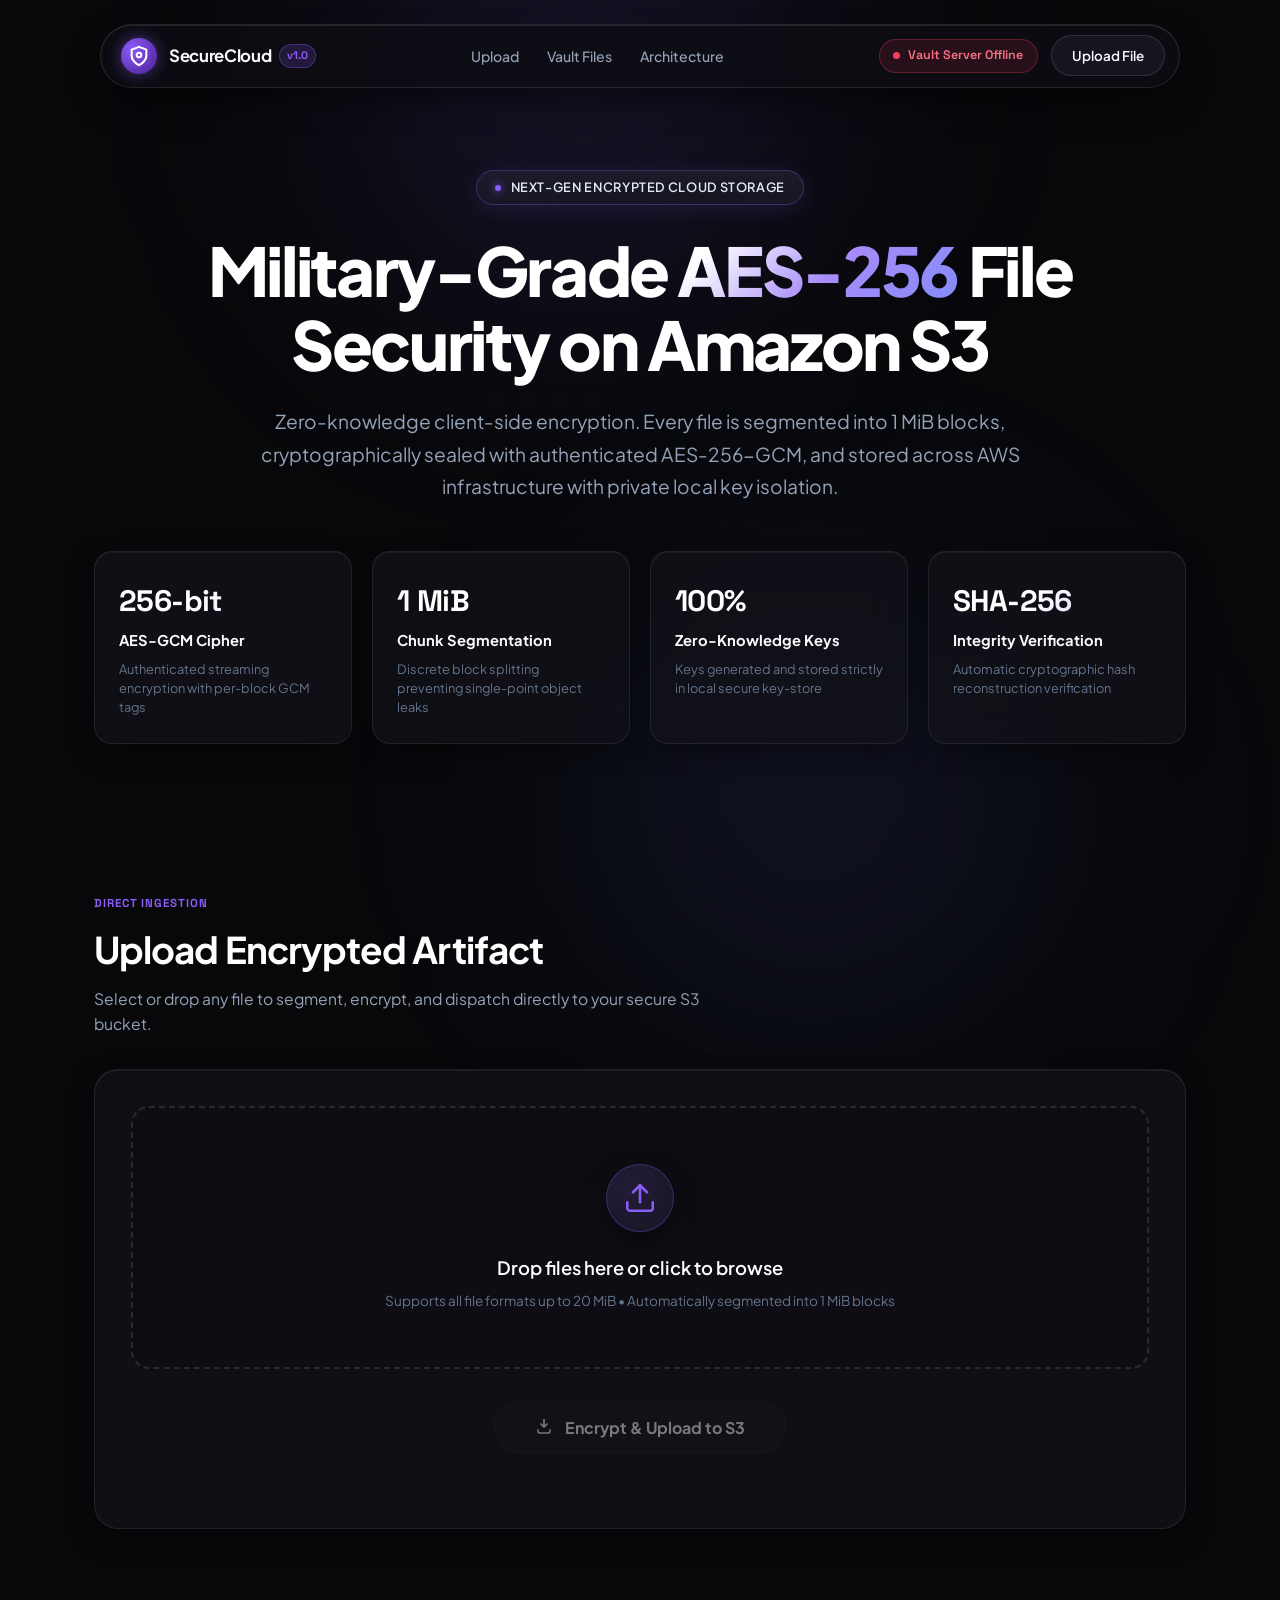
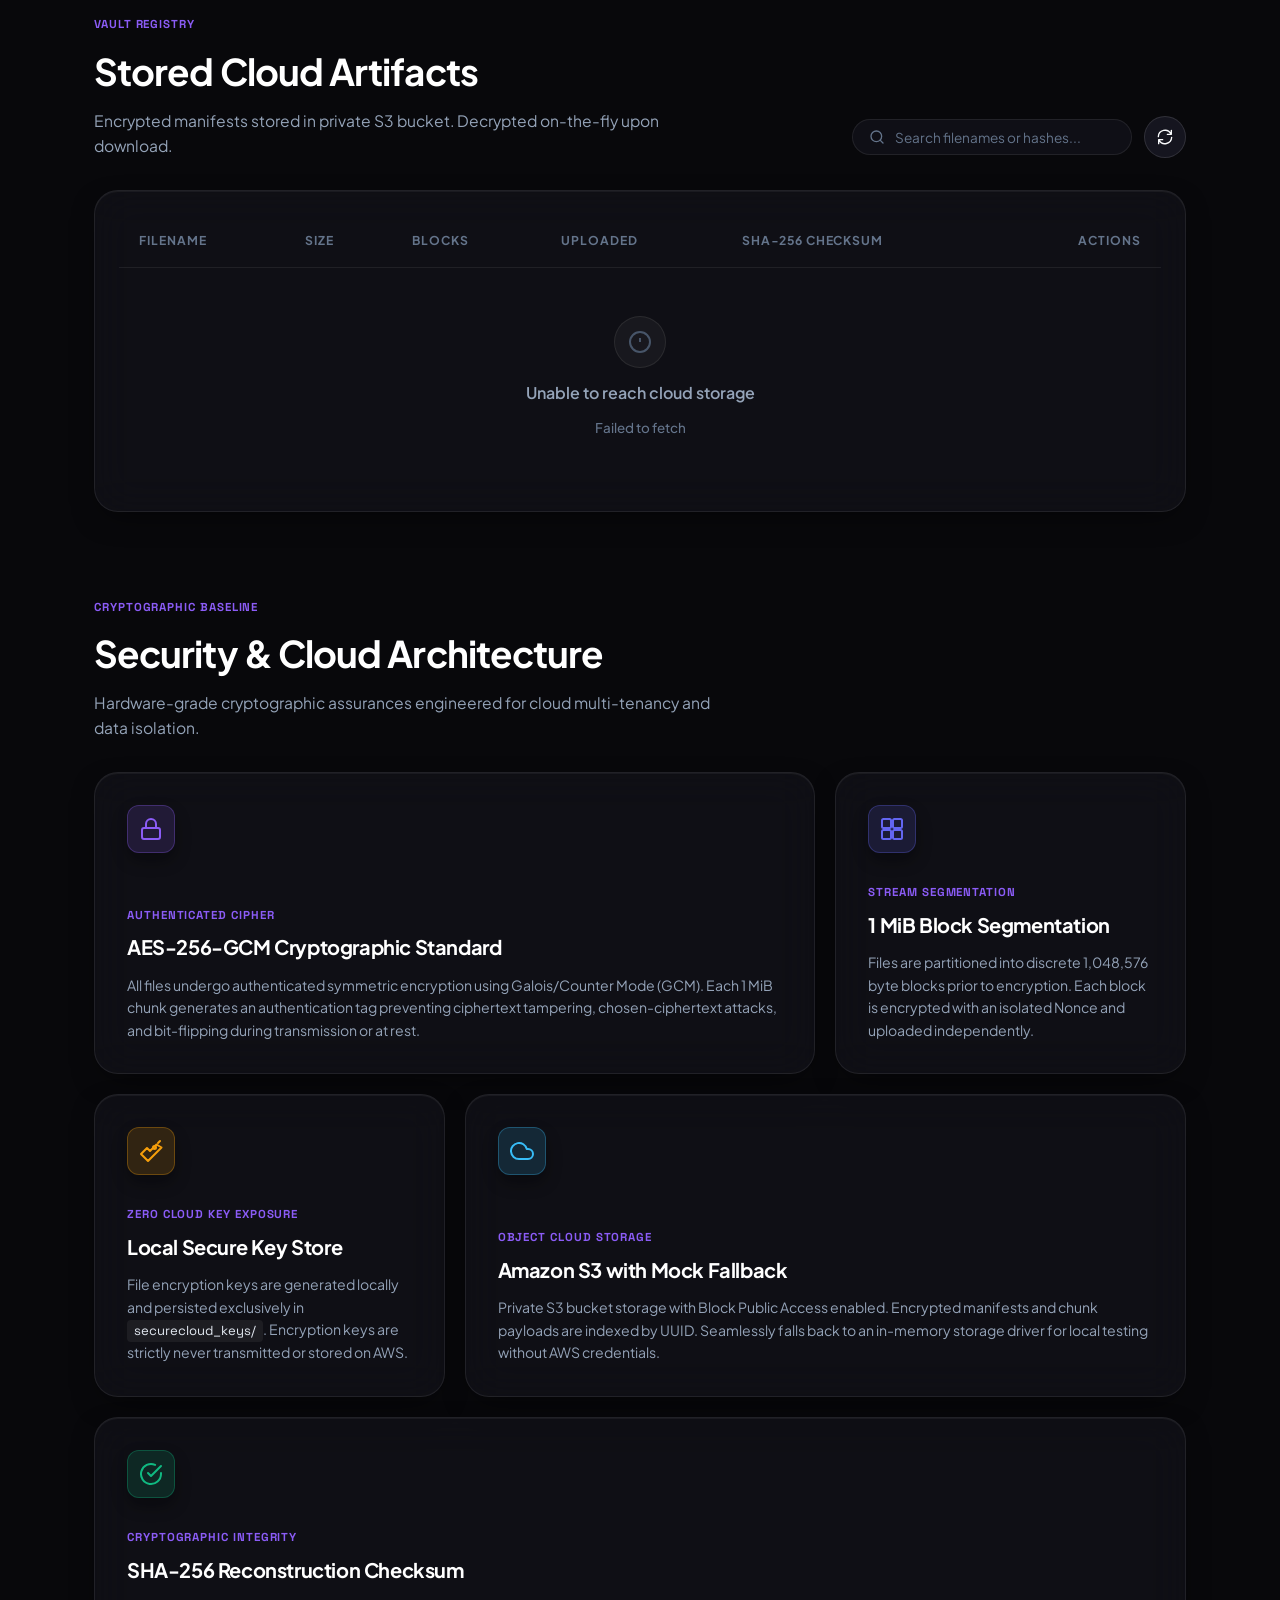
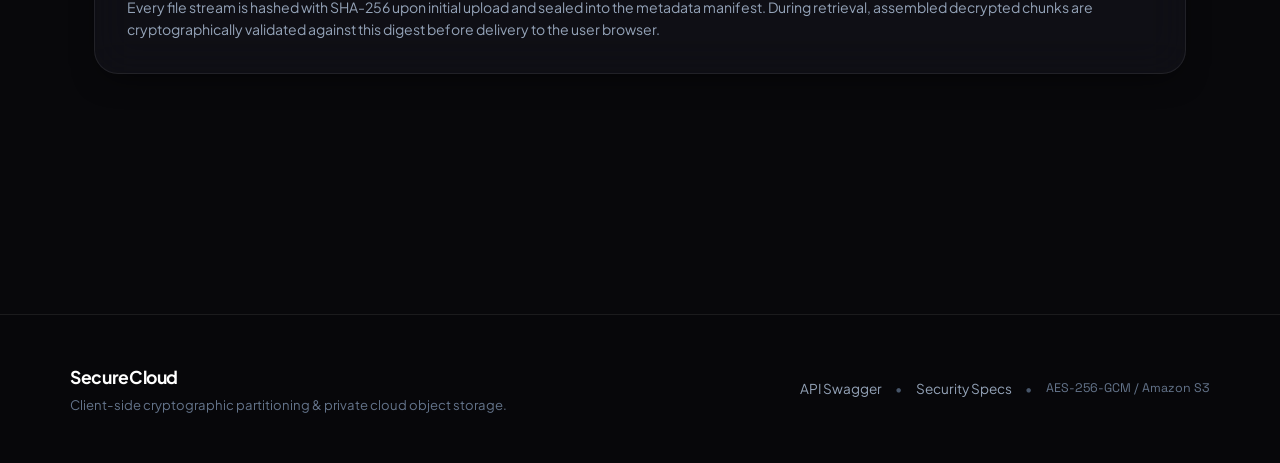
==== securecloud/frontend/index.html @ cd04642b "first commit" ====
<!DOCTYPE html>
<html lang="en">
<head>
    <meta charset="UTF-8" />
    <meta name="viewport" content="width=device-width, initial-scale=1.0" />
    <title>SecureCloud – Encrypted Object Storage</title>
    <!-- Google Fonts for Modern Outcrowd Typography -->
    <link rel="preconnect" href="https://fonts.googleapis.com" />
    <link rel="preconnect" href="https://fonts.gstatic.com" crossorigin />
    <link href="https://fonts.googleapis.com/css2?family=Plus+Jakarta+Sans:wght@300;400;500;600;700;800&family=Space+Grotesk:wght@500;600;700&display=swap" rel="stylesheet" />
    <link rel="stylesheet" href="style.css" />
</head>
<body>
    <!-- Ambient Background Glow Orbs -->
    <div class="ambient-glow glow-top"></div>
    <div class="ambient-glow glow-bottom"></div>
    <div class="ambient-grid-overlay"></div>

    <!-- Floating Outcrowd Pill Navigation Bar -->
    <div class="nav-container">
        <nav class="nav-pill">
            <a href="#" class="brand-link">
                <div class="brand-logo-icon">
                    <svg width="22" height="22" viewBox="0 0 24 24" fill="none" stroke="currentColor" stroke-width="2.2" stroke-linecap="round" stroke-linejoin="round">
                        <path d="M12 22s8-4 8-10V5l-8-3-8 3v7c0 6 8 10 8 10z"/>
                        <circle cx="12" cy="11" r="2.5"/>
                    </svg>
                </div>
                <div class="brand-text">
                    <span class="brand-name">SecureCloud</span>
                    <span class="brand-badge">v1.0</span>
                </div>
            </a>

            <div class="nav-menu-links">
                <a href="#upload-section" class="nav-anchor">Upload</a>
                <a href="#files-section" class="nav-anchor">Vault Files</a>
                <a href="#security-section" class="nav-anchor">Architecture</a>
            </div>

            <div class="nav-actions">
                <div id="backend-status-badge" class="status-pill status-checking">
                    <span class="status-dot"></span>
                    <span class="status-text" id="status-label">Checking API...</span>
                </div>
                <a href="#upload-section" class="outcrowd-btn nav-cta-btn">
                    <span class="btn-text">Upload File</span>
                    <div class="explode violet"></div>
                </a>
            </div>
        </nav>
    </div>

    <!-- Main Container -->
    <main class="page-content">
        <!-- Hero Section -->
        <section class="hero-section">
            <div class="hero-tag-wrap">
                <div class="hero-tag">
                    <span class="tag-dot"></span>
                    <span class="tag-text">Next-Gen Encrypted Cloud Storage</span>
                </div>
            </div>

            <h1 class="hero-headline">
                Military-Grade <span class="gradient-text">AES-256</span> File Security on Amazon S3
            </h1>

            <p class="hero-subline">
                Zero-knowledge client-side encryption. Every file is segmented into 1 MiB blocks, cryptographically sealed with authenticated AES-256-GCM, and stored across AWS infrastructure with private local key isolation.
            </p>

            <!-- Key Metrics Bar -->
            <div class="hero-stats-grid">
                <div class="card-glow stat-item">
                    <div class="stat-number">256-bit</div>
                    <div class="stat-label">AES-GCM Cipher</div>
                    <div class="stat-desc">Authenticated streaming encryption with per-block GCM tags</div>
                </div>
                <div class="card-glow stat-item">
                    <div class="stat-number">1 MiB</div>
                    <div class="stat-label">Chunk Segmentation</div>
                    <div class="stat-desc">Discrete block splitting preventing single-point object leaks</div>
                </div>
                <div class="card-glow stat-item">
                    <div class="stat-number">100%</div>
                    <div class="stat-label">Zero-Knowledge Keys</div>
                    <div class="stat-desc">Keys generated and stored strictly in local secure key-store</div>
                </div>
                <div class="card-glow stat-item">
                    <div class="stat-number">SHA-256</div>
                    <div class="stat-label">Integrity Verification</div>
                    <div class="stat-desc">Automatic cryptographic hash reconstruction verification</div>
                </div>
            </div>
        </section>

        <!-- Upload Section -->
        <section id="upload-section" class="content-section">
            <div class="section-header">
                <div class="section-tag">Direct Ingestion</div>
                <h2 class="section-title">Upload Encrypted Artifact</h2>
                <p class="section-desc">Select or drop any file to segment, encrypt, and dispatch directly to your secure S3 bucket.</p>
            </div>

            <div class="card-glow upload-card-wrapper">
                <!-- Dropzone Area -->
                <div id="drop-zone" class="dropzone">
                    <input type="file" id="file-input" class="sr-only-input" />
                    
                    <div class="dropzone-inner" id="dropzone-idle-state">
                        <div class="upload-icon-orb">
                            <svg width="34" height="34" viewBox="0 0 24 24" fill="none" stroke="currentColor" stroke-width="1.8" stroke-linecap="round" stroke-linejoin="round">
                                <path d="M21 15v4a2 2 0 0 1-2 2H5a2 2 0 0 1-2-2v-4"/>
                                <polyline points="17 8 12 3 7 8"/>
                                <line x1="12" y1="3" x2="12" y2="15"/>
                            </svg>
                        </div>
                        <h3 class="dropzone-title">Drop files here or click to browse</h3>
                        <p class="dropzone-hint">Supports all file formats up to 20 MiB • Automatically segmented into 1 MiB blocks</p>
                    </div>

                    <!-- Selected File Preview (hidden until selected) -->
                    <div class="selected-file-preview hidden" id="file-preview-card">
                        <div class="file-info-badge">
                            <div class="file-icon-box">
                                <svg width="24" height="24" viewBox="0 0 24 24" fill="none" stroke="currentColor" stroke-width="2" stroke-linecap="round" stroke-linejoin="round">
                                    <path d="M14 2H6a2 2 0 0 0-2 2v16a2 2 0 0 0 2 2h12a2 2 0 0 0 2-2V8z"/>
                                    <polyline points="14 2 14 8 20 8"/>
                                </svg>
                            </div>
                            <div class="file-meta">
                                <span class="file-name" id="preview-filename">document.pdf</span>
                                <span class="file-details" id="preview-details">0.0 MB • 0 estimated blocks</span>
                            </div>
                        </div>
                        <button type="button" class="btn-clear-selection" id="clear-file-btn" title="Choose a different file">
                            <svg width="18" height="18" viewBox="0 0 24 24" fill="none" stroke="currentColor" stroke-width="2" stroke-linecap="round" stroke-linejoin="round">
                                <line x1="18" y1="6" x2="6" y2="18"/>
                                <line x1="6" y1="6" x2="18" y2="18"/>
                            </svg>
                        </button>
                    </div>
                </div>

                <!-- Upload Trigger & Progress -->
                <div class="upload-controls">
                    <button id="upload-btn" class="outcrowd-btn upload-action-btn" disabled>
                        <span class="btn-text">
                            <svg width="18" height="18" viewBox="0 0 24 24" fill="none" stroke="currentColor" stroke-width="2.2" stroke-linecap="round" stroke-linejoin="round" class="btn-icon">
                                <path d="M12 2v10m0 0l4-4m-4 4L8 8"/>
                                <path d="M20 16v2a2 2 0 0 1-2 2H6a2 2 0 0 1-2-2v-2"/>
                            </svg>
                            Encrypt & Upload to S3
                        </span>
                        <div class="explode violet"></div>
                    </button>

                    <!-- Progress wrapper required by app.js -->
                    <div id="progress-wrapper" class="progress-container hidden">
                        <div class="progress-header">
                            <div class="progress-status-label">
                                <span class="spinner-ring"></span>
                                <span id="progress-stage-text">Processing cryptographic blocks...</span>
                            </div>
                            <span id="progress-text" class="progress-percentage">0%</span>
                        </div>
                        <div class="progress-track">
                            <progress id="upload-progress" class="modern-progress-bar" value="0" max="100"></progress>
                        </div>
                    </div>

                    <!-- Required upload message box -->
                    <div id="upload-msg" class="msg"></div>
                </div>
            </div>
        </section>

        <!-- Stored Files Section -->
        <section id="files-section" class="content-section">
            <div class="section-header-row">
                <div class="section-header-left">
                    <div class="section-tag">Vault Registry</div>
                    <h2 class="section-title">Stored Cloud Artifacts</h2>
                    <p class="section-desc">Encrypted manifests stored in private S3 bucket. Decrypted on-the-fly upon download.</p>
                </div>
                <div class="table-tools">
                    <div class="search-input-box">
                        <svg width="16" height="16" viewBox="0 0 24 24" fill="none" stroke="currentColor" stroke-width="2" stroke-linecap="round" stroke-linejoin="round">
                            <circle cx="11" cy="11" r="8"/>
                            <line x1="21" y1="21" x2="16.65" y2="16.65"/>
                        </svg>
                        <input type="text" id="file-search-input" placeholder="Search filenames or hashes..." />
                    </div>
                    <button id="refresh-files-btn" class="outcrowd-btn icon-only-btn" title="Refresh files list">
                        <span class="btn-text">
                            <svg width="16" height="16" viewBox="0 0 24 24" fill="none" stroke="currentColor" stroke-width="2" stroke-linecap="round" stroke-linejoin="round">
                                <path d="M21.5 2v6h-6M2.5 22v-6h6M2 11.5a10 10 0 0 1 18.8-4.3M22 12.5a10 10 0 0 1-18.8 4.2"/>
                            </svg>
                        </span>
                        <div class="explode violet"></div>
                    </button>
                </div>
            </div>

            <div class="card-glow table-card-wrapper">
                <div class="table-responsive">
                    <table id="files-table" class="modern-table">
                        <thead>
                            <tr>
                                <th>Filename</th>
                                <th>Size</th>
                                <th>Blocks</th>
                                <th>Uploaded</th>
                                <th>SHA‑256 Checksum</th>
                                <th class="text-right">Actions</th>
                            </tr>
                        </thead>
                        <tbody>
                            <!-- Dynamic rows loaded by app.js -->
                        </tbody>
                    </table>
                </div>

                <!-- Empty / status message container required by app.js -->
                <div id="files-msg" class="msg files-status-box"></div>
            </div>
        </section>

        <!-- Security & Cloud Configuration Bento Grid -->
        <section id="security-section" class="content-section">
            <div class="section-header">
                <div class="section-tag">Cryptographic Baseline</div>
                <h2 class="section-title">Security & Cloud Architecture</h2>
                <p class="section-desc">Hardware-grade cryptographic assurances engineered for cloud multi-tenancy and data isolation.</p>
            </div>

            <div class="bento-grid">
                <!-- Bento Card 1: AES-256-GCM -->
                <div class="card-glow bento-card bento-span-2">
                    <div class="bento-icon-wrap violet">
                        <svg width="24" height="24" viewBox="0 0 24 24" fill="none" stroke="currentColor" stroke-width="2" stroke-linecap="round" stroke-linejoin="round">
                            <rect x="3" y="11" width="18" height="11" rx="2" ry="2"/>
                            <path d="M7 11V7a5 5 0 0 1 10 0v4"/>
                        </svg>
                    </div>
                    <div class="bento-content">
                        <div class="bento-badge">Authenticated Cipher</div>
                        <h3 class="bento-card-title">AES-256-GCM Cryptographic Standard</h3>
                        <p class="bento-card-text">
                            All files undergo authenticated symmetric encryption using Galois/Counter Mode (GCM). Each 1 MiB chunk generates an authentication tag preventing ciphertext tampering, chosen-ciphertext attacks, and bit-flipping during transmission or at rest.
                        </p>
                    </div>
                </div>

                <!-- Bento Card 2: 1 MiB Block Chunking -->
                <div class="card-glow bento-card">
                    <div class="bento-icon-wrap indigo">
                        <svg width="24" height="24" viewBox="0 0 24 24" fill="none" stroke="currentColor" stroke-width="2" stroke-linecap="round" stroke-linejoin="round">
                            <rect x="2" y="2" width="9" height="9" rx="1.5"/>
                            <rect x="13" y="2" width="9" height="9" rx="1.5"/>
                            <rect x="2" y="13" width="9" height="9" rx="1.5"/>
                            <rect x="13" y="13" width="9" height="9" rx="1.5"/>
                        </svg>
                    </div>
                    <div class="bento-content">
                        <div class="bento-badge">Stream Segmentation</div>
                        <h3 class="bento-card-title">1 MiB Block Segmentation</h3>
                        <p class="bento-card-text">
                            Files are partitioned into discrete 1,048,576 byte blocks prior to encryption. Each block is encrypted with an isolated Nonce and uploaded independently.
                        </p>
                    </div>
                </div>

                <!-- Bento Card 3: Zero-Knowledge Key Management -->
                <div class="card-glow bento-card">
                    <div class="bento-icon-wrap amber">
                        <svg width="24" height="24" viewBox="0 0 24 24" fill="none" stroke="currentColor" stroke-width="2" stroke-linecap="round" stroke-linejoin="round">
                            <path d="M21 2l-2 2m-1.5 1.5L14 9l-3 3-3-3L2 15l7 7 6-6 3.5-3.5 2-2 2-2z"/>
                            <circle cx="15.5" cy="8.5" r="1.5"/>
                        </svg>
                    </div>
                    <div class="bento-content">
                        <div class="bento-badge">Zero Cloud Key Exposure</div>
                        <h3 class="bento-card-title">Local Secure Key Store</h3>
                        <p class="bento-card-text">
                            File encryption keys are generated locally and persisted exclusively in <code>securecloud_keys/</code>. Encryption keys are strictly never transmitted or stored on AWS.
                        </p>
                    </div>
                </div>

                <!-- Bento Card 4: Amazon S3 & CloudFront -->
                <div class="card-glow bento-card bento-span-2">
                    <div class="bento-icon-wrap cyan">
                        <svg width="24" height="24" viewBox="0 0 24 24" fill="none" stroke="currentColor" stroke-width="2" stroke-linecap="round" stroke-linejoin="round">
                            <path d="M18 10h-1.26A8 8 0 1 0 9 20h9a5 5 0 0 0 0-10z"/>
                        </svg>
                    </div>
                    <div class="bento-content">
                        <div class="bento-badge">Object Cloud Storage</div>
                        <h3 class="bento-card-title">Amazon S3 with Mock Fallback</h3>
                        <p class="bento-card-text">
                            Private S3 bucket storage with Block Public Access enabled. Encrypted manifests and chunk payloads are indexed by UUID. Seamlessly falls back to an in-memory storage driver for local testing without AWS credentials.
                        </p>
                    </div>
                </div>

                <!-- Bento Card 5: SHA-256 Integrity Verification -->
                <div class="card-glow bento-card bento-span-3">
                    <div class="bento-icon-wrap emerald">
                        <svg width="24" height="24" viewBox="0 0 24 24" fill="none" stroke="currentColor" stroke-width="2" stroke-linecap="round" stroke-linejoin="round">
                            <path d="M22 11.08V12a10 10 0 1 1-5.93-9.14"/>
                            <polyline points="22 4 12 14.01 9 11.01"/>
                        </svg>
                    </div>
                    <div class="bento-content">
                        <div class="bento-badge">Cryptographic Integrity</div>
                        <h3 class="bento-card-title">SHA-256 Reconstruction Checksum</h3>
                        <p class="bento-card-text">
                            Every file stream is hashed with SHA-256 upon initial upload and sealed into the metadata manifest. During retrieval, assembled decrypted chunks are cryptographically validated against this digest before delivery to the user browser.
                        </p>
                    </div>
                </div>
            </div>
        </section>
    </main>

    <!-- Outcrowd Style Minimalist Dark Footer -->
    <footer class="footer-wrap">
        <div class="footer-inner">
            <div class="footer-left">
                <div class="footer-brand">SecureCloud</div>
                <p class="footer-tagline">Client-side cryptographic partitioning &amp; private cloud object storage.</p>
            </div>
            <div class="footer-right">
                <a href="http://127.0.0.1:8000/docs" target="_blank" class="footer-link">API Swagger</a>
                <span class="footer-divider">•</span>
                <a href="#security-section" class="footer-link">Security Specs</a>
                <span class="footer-divider">•</span>
                <span class="footer-copy">AES-256-GCM / Amazon S3</span>
            </div>
        </div>
    </footer>

    <!-- Modern Floating Toast Container -->
    <div id="toast-container" class="toast-container"></div>

    <script src="app.js"></script>
</body>
</html>
---- securecloud/frontend/style.css ----
/* ==========================================================================
   SecureCloud – Outcrowd Inspired Design System
   Aesthetic: Obsidian Matte Dark, Dynamic Spotlight Glow, Violet Accents
   ========================================================================== */

:root {
    --font-main: 'Plus Jakarta Sans', -apple-system, BlinkMacSystemFont, "Segoe UI", Roboto, sans-serif;
    --font-mono: 'Space Grotesk', monospace;

    /* Palette */
    --bg-base: #08080b;
    --bg-surface: #0f0f15;
    --bg-card: rgba(18, 18, 26, 0.72);
    --bg-card-hover: rgba(24, 24, 34, 0.85);
    --bg-input: #12121a;

    --border-subtle: rgba(255, 255, 255, 0.08);
    --border-active: rgba(255, 255, 255, 0.16);
    --border-glow: rgba(139, 92, 246, 0.45);

    --accent-violet: #8b5cf6;
    --accent-violet-deep: #6d28d9;
    --accent-indigo: #6366f1;
    --accent-purple: #a855f7;
    --accent-cyan: #38bdf8;
    --accent-emerald: #10b981;
    --accent-amber: #f59e0b;
    --accent-rose: #f43f5e;

    --text-primary: #f8fafc;
    --text-secondary: #94a3b8;
    --text-muted: #64748b;
    --text-dim: #475569;

    --radius-pill: 9999px;
    --radius-xl: 24px;
    --radius-lg: 18px;
    --radius-md: 12px;
    --radius-sm: 8px;

    --shadow-soft: 0 10px 30px -10px rgba(0, 0, 0, 0.6);
    --shadow-glow: 0 0 35px -5px rgba(139, 92, 246, 0.25);
}

/* Base Reset */
*, *::before, *::after {
    box-sizing: border-box;
    margin: 0;
    padding: 0;
    -webkit-font-smoothing: antialiased;
    -moz-osx-font-smoothing: grayscale;
}

html {
    scroll-behavior: smooth;
    color-scheme: dark;
}

body {
    background-color: var(--bg-base);
    color: var(--text-primary);
    font-family: var(--font-main);
    line-height: 1.6;
    min-height: 100vh;
    position: relative;
    overflow-x: hidden;
}

/* Custom Scrollbar */
::-webkit-scrollbar {
    width: 8px;
    height: 8px;
}
::-webkit-scrollbar-track {
    background: #08080b;
}
::-webkit-scrollbar-thumb {
    background: #1e1e2d;
    border-radius: 999px;
}
::-webkit-scrollbar-thumb:hover {
    background: #2f2f45;
}

/* Background Ambient Glows & Grid */
.ambient-glow {
    position: fixed;
    border-radius: 50%;
    pointer-events: none;
    z-index: 0;
    filter: blur(120px);
}

.glow-top {
    top: -160px;
    left: 20%;
    width: 650px;
    height: 500px;
    background: radial-gradient(circle, rgba(139, 92, 246, 0.16) 0%, rgba(99, 102, 241, 0.08) 50%, transparent 75%);
}

.glow-bottom {
    bottom: -150px;
    right: 15%;
    width: 550px;
    height: 500px;
    background: radial-gradient(circle, rgba(124, 58, 237, 0.14) 0%, rgba(56, 189, 248, 0.06) 60%, transparent 80%);
}

.ambient-grid-overlay {
    position: fixed;
    inset: 0;
    background-image: 
        radial-gradient(rgba(255, 255, 255, 0.04) 1px, transparent 1px);
    background-size: 32px 32px;
    pointer-events: none;
    z-index: 0;
    mask-image: radial-gradient(ellipse at center, rgba(0,0,0,0.85) 0%, transparent 80%);
    -webkit-mask-image: radial-gradient(ellipse at center, rgba(0,0,0,0.85) 0%, transparent 80%);
}

/* ==========================================================================
   Floating Pill Navigation Bar (Outcrowd Signature)
   ========================================================================== */
.nav-container {
    position: fixed;
    top: 24px;
    left: 0;
    right: 0;
    display: flex;
    justify-content: center;
    z-index: 100;
    padding: 0 1.5rem;
    pointer-events: none;
}

.nav-pill {
    pointer-events: auto;
    display: flex;
    align-items: center;
    justify-content: space-between;
    gap: 2rem;
    width: 100%;
    max-width: 1080px;
    padding: 0.65rem 0.85rem 0.65rem 1.25rem;
    background: rgba(14, 14, 20, 0.78);
    backdrop-filter: blur(24px);
    -webkit-backdrop-filter: blur(24px);
    border: 1px solid rgba(255, 255, 255, 0.1);
    border-radius: var(--radius-pill);
    box-shadow: 0 16px 36px -10px rgba(0, 0, 0, 0.6), inset 0 1px 0 rgba(255, 255, 255, 0.1);
    transition: all 0.3s cubic-bezier(0.16, 1, 0.3, 1);
}

.nav-pill:hover {
    border-color: rgba(255, 255, 255, 0.16);
    box-shadow: 0 20px 40px -10px rgba(0, 0, 0, 0.7), var(--shadow-glow);
}

.brand-link {
    display: flex;
    align-items: center;
    gap: 0.75rem;
    text-decoration: none;
    color: var(--text-primary);
}

.brand-logo-icon {
    display: flex;
    align-items: center;
    justify-content: center;
    width: 36px;
    height: 36px;
    border-radius: 50%;
    background: radial-gradient(circle at 30% 30%, #8b5cf6 0%, #4c1d95 100%);
    color: #fff;
    box-shadow: 0 0 15px rgba(139, 92, 246, 0.5);
    transition: transform 0.3s ease;
}

.brand-link:hover .brand-logo-icon {
    transform: rotate(-10deg) scale(1.05);
}

.brand-text {
    display: flex;
    align-items: center;
    gap: 0.45rem;
}

.brand-name {
    font-weight: 700;
    font-size: 1.05rem;
    letter-spacing: -0.02em;
}

.brand-badge {
    font-size: 0.68rem;
    font-weight: 700;
    padding: 0.15rem 0.45rem;
    border-radius: var(--radius-pill);
    background: rgba(139, 92, 246, 0.18);
    border: 1px solid rgba(139, 92, 246, 0.35);
    color: var(--accent-violet);
    font-family: var(--font-mono);
}

.nav-menu-links {
    display: flex;
    align-items: center;
    gap: 1.75rem;
}

.nav-anchor {
    font-size: 0.88rem;
    font-weight: 500;
    color: var(--text-secondary);
    text-decoration: none;
    transition: color 0.25s ease;
    position: relative;
    padding: 0.35rem 0;
}

.nav-anchor:hover {
    color: var(--text-primary);
}

.nav-anchor::after {
    content: '';
    position: absolute;
    bottom: 0;
    left: 50%;
    width: 0;
    height: 2px;
    background: var(--accent-violet);
    border-radius: 2px;
    transform: translateX(-50%);
    transition: width 0.25s ease;
}

.nav-anchor:hover::after {
    width: 100%;
}

.nav-actions {
    display: flex;
    align-items: center;
    gap: 0.85rem;
}

/* Status Pill */
.status-pill {
    display: inline-flex;
    align-items: center;
    gap: 0.5rem;
    padding: 0.4rem 0.85rem;
    border-radius: var(--radius-pill);
    font-size: 0.78rem;
    font-weight: 600;
    font-family: var(--font-mono);
    border: 1px solid var(--border-subtle);
    background: rgba(255, 255, 255, 0.03);
    transition: all 0.3s ease;
}

.status-dot {
    width: 7px;
    height: 7px;
    border-radius: 50%;
    position: relative;
}

.status-online {
    background: rgba(16, 185, 129, 0.12);
    border-color: rgba(16, 185, 129, 0.3);
    color: #34d399;
}
.status-online .status-dot {
    background: #10b981;
    box-shadow: 0 0 10px #10b981;
    animation: statusPulse 2s infinite ease-in-out;
}

.status-offline {
    background: rgba(244, 63, 94, 0.12);
    border-color: rgba(244, 63, 94, 0.3);
    color: #fb7185;
}
.status-offline .status-dot {
    background: #f43f5e;
}

.status-checking {
    background: rgba(245, 158, 11, 0.12);
    border-color: rgba(245, 158, 11, 0.3);
    color: #fbbf24;
}
.status-checking .status-dot {
    background: #f59e0b;
}

@keyframes statusPulse {
    0%, 100% { opacity: 1; transform: scale(1); }
    50% { opacity: 0.4; transform: scale(0.85); }
}

/* ==========================================================================
   Outcrowd Signature Explode Button Effect
   ========================================================================== */
.outcrowd-btn {
    position: relative;
    overflow: hidden;
    display: inline-flex;
    align-items: center;
    justify-content: center;
    gap: 0.55rem;
    padding: 0.65rem 1.45rem;
    border-radius: var(--radius-pill);
    background: #15151f;
    color: var(--text-primary);
    border: 1px solid rgba(255, 255, 255, 0.12);
    font-family: var(--font-main);
    font-weight: 600;
    font-size: 0.88rem;
    cursor: pointer;
    text-decoration: none;
    transition: border-color 0.3s ease, transform 0.2s ease, box-shadow 0.3s ease;
    z-index: 1;
    white-space: nowrap;
}

.outcrowd-btn .btn-text {
    position: relative;
    display: inline-flex;
    align-items: center;
    gap: 0.5rem;
    z-index: 3;
    pointer-events: none;
    transition: color 0.3s ease;
}

.outcrowd-btn .explode {
    position: absolute;
    width: 20px;
    height: 20px;
    background: radial-gradient(circle, #8b5cf6 0%, #6d28d9 100%);
    border-radius: 50%;
    transform: translate(-50%, -50%) scale(0);
    transition: transform 0.6s cubic-bezier(0.16, 1, 0.3, 1);
    pointer-events: none;
    z-index: 2;
    opacity: 0.95;
}

.outcrowd-btn:hover {
    border-color: rgba(139, 92, 246, 0.6);
    box-shadow: 0 0 25px rgba(139, 92, 246, 0.35);
}

.outcrowd-btn:active {
    transform: scale(0.97);
}

.outcrowd-btn:disabled, .outcrowd-btn[disabled] {
    opacity: 0.45;
    cursor: not-allowed;
    border-color: rgba(255, 255, 255, 0.05);
    box-shadow: none;
    pointer-events: none;
}

.nav-cta-btn {
    padding: 0.55rem 1.25rem;
    font-size: 0.84rem;
}

.icon-only-btn {
    padding: 0.65rem;
    width: 42px;
    height: 42px;
    border-radius: 50%;
}

/* ==========================================================================
   Card Spotlight / Mouse Tracking Glow
   ========================================================================== */
.card-glow {
    position: relative;
    background: var(--bg-card);
    backdrop-filter: blur(20px);
    -webkit-backdrop-filter: blur(20px);
    border: 1px solid var(--border-subtle);
    border-radius: var(--radius-xl);
    box-shadow: var(--shadow-soft), inset 0 1px 0 rgba(255, 255, 255, 0.05);
    transition: border-color 0.35s ease, box-shadow 0.35s ease, transform 0.3s ease;
    overflow: hidden;
    z-index: 1;
}

.card-glow::before {
    content: '';
    position: absolute;
    inset: 0;
    border-radius: inherit;
    background: radial-gradient(
        600px circle at var(--mouse-x, -400px) var(--mouse-y, -400px),
        rgba(139, 92, 246, 0.12),
        transparent 45%
    );
    opacity: 0;
    transition: opacity 0.4s ease;
    pointer-events: none;
    z-index: 2;
}

.card-glow:hover::before {
    opacity: 1;
}

.card-glow:hover {
    border-color: rgba(139, 92, 246, 0.32);
    box-shadow: 0 16px 36px -8px rgba(0, 0, 0, 0.7), 0 0 30px -10px rgba(139, 92, 246, 0.25);
}

/* ==========================================================================
   Page Layout & Hero Section
   ========================================================================== */
.page-content {
    position: relative;
    z-index: 1;
    max-width: 1140px;
    margin: 0 auto;
    padding: 130px 1.5rem 80px 1.5rem;
}

.hero-section {
    text-align: center;
    padding: 2.5rem 0 4rem 0;
}

.hero-tag-wrap {
    display: inline-flex;
    margin-bottom: 1.75rem;
}

.hero-tag {
    display: inline-flex;
    align-items: center;
    gap: 0.6rem;
    padding: 0.4rem 1.1rem;
    border-radius: var(--radius-pill);
    background: radial-gradient(185.4% 106.06% at 66.51% 82.61%, #151520 0%, #201c2e 100%);
    border: 1px solid rgba(139, 92, 246, 0.3);
    box-shadow: 0 4px 20px rgba(139, 92, 246, 0.15);
}

.tag-dot {
    width: 6px;
    height: 6px;
    border-radius: 50%;
    background: var(--accent-violet);
    box-shadow: 0 0 8px var(--accent-violet);
}

.tag-text {
    font-size: 0.8rem;
    font-weight: 600;
    letter-spacing: 0.05em;
    text-transform: uppercase;
    color: #e2e8f0;
}

.hero-headline {
    font-size: clamp(2.3rem, 5.5vw, 4.2rem);
    font-weight: 800;
    line-height: 1.1;
    letter-spacing: -0.035em;
    max-width: 950px;
    margin: 0 auto 1.5rem auto;
    color: #ffffff;
}

.gradient-text {
    background: linear-gradient(135deg, #ffffff 15%, #a78bfa 55%, #818cf8 100%);
    -webkit-background-clip: text;
    -webkit-text-fill-color: transparent;
}

.hero-subline {
    font-size: clamp(1.02rem, 2vw, 1.2rem);
    font-weight: 400;
    color: var(--text-secondary);
    max-width: 780px;
    margin: 0 auto 3rem auto;
    line-height: 1.7;
}

/* Hero Stats Grid */
.hero-stats-grid {
    display: grid;
    grid-template-columns: repeat(auto-fit, minmax(220px, 1fr));
    gap: 1.25rem;
    margin-top: 1rem;
    text-align: left;
}

.stat-item {
    padding: 1.6rem 1.5rem;
    border-radius: var(--radius-lg);
}

.stat-number {
    font-family: var(--font-mono);
    font-size: 1.85rem;
    font-weight: 700;
    color: #ffffff;
    letter-spacing: -0.02em;
    margin-bottom: 0.25rem;
    background: linear-gradient(135deg, #fff 40%, #c4b5fd 100%);
    -webkit-background-clip: text;
    -webkit-text-fill-color: transparent;
}

.stat-label {
    font-size: 0.92rem;
    font-weight: 700;
    color: var(--text-primary);
    margin-bottom: 0.45rem;
}

.stat-desc {
    font-size: 0.8rem;
    color: var(--text-muted);
    line-height: 1.5;
}

/* ==========================================================================
   Content Section Headers
   ========================================================================== */
.content-section {
    margin: 5rem 0;
}

.section-header {
    text-align: left;
    margin-bottom: 2rem;
}

.section-header-row {
    display: flex;
    align-items: flex-end;
    justify-content: space-between;
    gap: 1.5rem;
    margin-bottom: 2rem;
    flex-wrap: wrap;
}

.section-tag {
    display: inline-block;
    font-size: 0.72rem;
    font-weight: 700;
    text-transform: uppercase;
    letter-spacing: 0.08em;
    color: var(--accent-violet);
    margin-bottom: 0.5rem;
    font-family: var(--font-mono);
}

.section-title {
    font-size: clamp(1.6rem, 3.2vw, 2.3rem);
    font-weight: 700;
    letter-spacing: -0.025em;
    color: #ffffff;
    margin-bottom: 0.45rem;
}

.section-desc {
    font-size: 0.98rem;
    color: var(--text-secondary);
    max-width: 620px;
}

/* ==========================================================================
   Upload Station
   ========================================================================== */
.upload-card-wrapper {
    padding: 2.25rem;
}

.dropzone {
    position: relative;
    border: 2px dashed rgba(255, 255, 255, 0.12);
    border-radius: var(--radius-lg);
    background: rgba(12, 12, 18, 0.5);
    padding: 3.5rem 2rem;
    text-align: center;
    cursor: pointer;
    transition: all 0.3s cubic-bezier(0.16, 1, 0.3, 1);
    outline: none;
}

.dropzone:hover, .dropzone.dragover {
    border-color: var(--accent-violet);
    background: rgba(139, 92, 246, 0.05);
    box-shadow: 0 0 30px rgba(139, 92, 246, 0.2);
    transform: translateY(-2px);
}

.sr-only-input {
    position: absolute;
    width: 1px;
    height: 1px;
    padding: 0;
    margin: -1px;
    overflow: hidden;
    clip: rect(0, 0, 0, 0);
    white-space: nowrap;
    border: 0;
}

.upload-icon-orb {
    width: 68px;
    height: 68px;
    border-radius: 50%;
    margin: 0 auto 1.35rem auto;
    display: flex;
    align-items: center;
    justify-content: center;
    background: radial-gradient(circle at 35% 35%, #231c38 0%, #151522 100%);
    border: 1px solid rgba(139, 92, 246, 0.3);
    color: var(--accent-violet);
    box-shadow: 0 8px 24px rgba(0, 0, 0, 0.4);
    transition: transform 0.35s ease, color 0.35s ease;
}

.dropzone:hover .upload-icon-orb {
    transform: scale(1.1) translateY(-3px);
    color: #c4b5fd;
    border-color: rgba(139, 92, 246, 0.6);
}

.dropzone-title {
    font-size: 1.15rem;
    font-weight: 600;
    color: #ffffff;
    margin-bottom: 0.45rem;
}

.dropzone-hint {
    font-size: 0.85rem;
    color: var(--text-muted);
}

/* Selected File Preview */
.selected-file-preview {
    display: flex;
    align-items: center;
    justify-content: space-between;
    gap: 1rem;
    padding: 1.25rem 1.5rem;
    border-radius: var(--radius-md);
    background: rgba(22, 22, 32, 0.95);
    border: 1px solid rgba(139, 92, 246, 0.35);
    box-shadow: 0 10px 25px -5px rgba(0, 0, 0, 0.5);
    animation: fadeInSlide 0.3s ease;
}

.file-info-badge {
    display: flex;
    align-items: center;
    gap: 1rem;
    text-align: left;
}

.file-icon-box {
    width: 44px;
    height: 44px;
    border-radius: 10px;
    display: flex;
    align-items: center;
    justify-content: center;
    background: rgba(139, 92, 246, 0.15);
    color: var(--accent-violet);
    border: 1px solid rgba(139, 92, 246, 0.3);
}

.file-meta {
    display: flex;
    flex-direction: column;
}

.file-name {
    font-weight: 600;
    font-size: 0.98rem;
    color: #ffffff;
    word-break: break-all;
}

.file-details {
    font-size: 0.78rem;
    color: var(--text-secondary);
    font-family: var(--font-mono);
}

.btn-clear-selection {
    background: rgba(255, 255, 255, 0.05);
    border: 1px solid var(--border-subtle);
    color: var(--text-secondary);
    border-radius: 50%;
    width: 34px;
    height: 34px;
    display: flex;
    align-items: center;
    justify-content: center;
    cursor: pointer;
    transition: all 0.2s ease;
}

.btn-clear-selection:hover {
    background: rgba(244, 63, 94, 0.15);
    color: var(--accent-rose);
    border-color: rgba(244, 63, 94, 0.4);
}

/* Upload Controls */
.upload-controls {
    display: flex;
    flex-direction: column;
    align-items: center;
    margin-top: 2rem;
    gap: 1.25rem;
}

.upload-action-btn {
    padding: 0.9rem 2.5rem;
    font-size: 1rem;
    font-weight: 700;
}

.upload-action-btn .btn-icon {
    margin-right: 0.25rem;
}

/* Progress Container */
.progress-container {
    width: 100%;
    max-width: 580px;
    background: rgba(15, 15, 22, 0.9);
    border: 1px solid var(--border-subtle);
    border-radius: var(--radius-md);
    padding: 1rem 1.25rem;
    box-shadow: 0 8px 24px rgba(0, 0, 0, 0.4);
}

.progress-header {
    display: flex;
    align-items: center;
    justify-content: space-between;
    margin-bottom: 0.65rem;
    font-size: 0.82rem;
}

.progress-status-label {
    display: flex;
    align-items: center;
    gap: 0.6rem;
    color: var(--text-secondary);
    font-weight: 500;
}

.spinner-ring {
    width: 14px;
    height: 14px;
    border: 2px solid rgba(139, 92, 246, 0.3);
    border-top-color: var(--accent-violet);
    border-radius: 50%;
    animation: spin 0.8s linear infinite;
}

@keyframes spin {
    to { transform: rotate(360deg); }
}

.progress-percentage {
    font-family: var(--font-mono);
    font-weight: 700;
    color: var(--accent-violet);
}

.progress-track {
    width: 100%;
    height: 8px;
    background: rgba(255, 255, 255, 0.06);
    border-radius: 999px;
    overflow: hidden;
}

.modern-progress-bar {
    width: 100%;
    height: 100%;
    display: block;
    appearance: none;
    -webkit-appearance: none;
    border: none;
    background: transparent;
}

.modern-progress-bar::-webkit-progress-bar {
    background: transparent;
}

.modern-progress-bar::-webkit-progress-value {
    background: linear-gradient(90deg, #8b5cf6 0%, #38bdf8 100%);
    border-radius: 999px;
    box-shadow: 0 0 12px rgba(139, 92, 246, 0.8);
    transition: width 0.25s ease;
}

.modern-progress-bar::-moz-progress-bar {
    background: linear-gradient(90deg, #8b5cf6 0%, #38bdf8 100%);
    border-radius: 999px;
    box-shadow: 0 0 12px rgba(139, 92, 246, 0.8);
}

/* Status Messages */
.msg {
    font-size: 0.88rem;
    font-weight: 500;
    text-align: center;
    min-height: 1.2rem;
    transition: all 0.2s ease;
}

/* ==========================================================================
   Stored Files Table Section
   ========================================================================== */
.table-tools {
    display: flex;
    align-items: center;
    gap: 0.75rem;
}

.search-input-box {
    display: flex;
    align-items: center;
    gap: 0.6rem;
    padding: 0.55rem 1rem;
    background: rgba(18, 18, 26, 0.8);
    border: 1px solid var(--border-subtle);
    border-radius: var(--radius-pill);
    color: var(--text-muted);
    transition: all 0.25s ease;
}

.search-input-box:focus-within {
    border-color: rgba(139, 92, 246, 0.5);
    background: rgba(22, 22, 32, 0.95);
    box-shadow: 0 0 16px rgba(139, 92, 246, 0.2);
    color: var(--accent-violet);
}

.search-input-box input {
    background: transparent;
    border: none;
    outline: none;
    color: var(--text-primary);
    font-family: var(--font-main);
    font-size: 0.85rem;
    width: 220px;
}

.search-input-box input::placeholder {
    color: var(--text-muted);
}

.table-card-wrapper {
    padding: 1.5rem;
    border-radius: var(--radius-xl);
}

.table-responsive {
    width: 100%;
    overflow-x: auto;
}

.modern-table {
    width: 100%;
    border-collapse: separate;
    border-spacing: 0;
    font-size: 0.9rem;
}

.modern-table thead th {
    padding: 1rem 1.25rem;
    font-size: 0.76rem;
    font-weight: 700;
    text-transform: uppercase;
    letter-spacing: 0.08em;
    color: var(--text-muted);
    border-bottom: 1px solid rgba(255, 255, 255, 0.07);
    text-align: left;
    white-space: nowrap;
}

.modern-table thead th.text-right {
    text-align: right;
}

.modern-table tbody tr {
    transition: background 0.2s ease;
}

.modern-table tbody tr:hover {
    background: rgba(255, 255, 255, 0.035);
}

.modern-table tbody td {
    padding: 1.15rem 1.25rem;
    border-bottom: 1px solid rgba(255, 255, 255, 0.04);
    vertical-align: middle;
    color: #e2e8f0;
}

.modern-table tbody tr:last-child td {
    border-bottom: none;
}

/* File Row Cell Elements */
.file-cell-name {
    display: flex;
    align-items: center;
    gap: 0.75rem;
    font-weight: 600;
    color: #ffffff;
}

.file-type-icon {
    width: 32px;
    height: 32px;
    border-radius: 8px;
    background: rgba(139, 92, 246, 0.12);
    border: 1px solid rgba(139, 92, 246, 0.25);
    display: flex;
    align-items: center;
    justify-content: center;
    color: var(--accent-violet);
    flex-shrink: 0;
}

.badge-pill {
    display: inline-flex;
    align-items: center;
    padding: 0.22rem 0.65rem;
    border-radius: var(--radius-pill);
    font-family: var(--font-mono);
    font-size: 0.78rem;
    font-weight: 600;
    background: rgba(255, 255, 255, 0.05);
    border: 1px solid rgba(255, 255, 255, 0.08);
    color: var(--text-secondary);
}

.badge-blocks {
    background: rgba(99, 102, 241, 0.1);
    border-color: rgba(99, 102, 241, 0.25);
    color: #a5b4fc;
}

.sha256-chip {
    display: inline-flex;
    align-items: center;
    gap: 0.4rem;
    padding: 0.22rem 0.65rem;
    border-radius: 6px;
    font-family: var(--font-mono);
    font-size: 0.76rem;
    background: rgba(0, 0, 0, 0.45);
    border: 1px solid rgba(255, 255, 255, 0.08);
    color: #cbd5e1;
    cursor: pointer;
    transition: all 0.2s ease;
}

.sha256-chip:hover {
    background: rgba(139, 92, 246, 0.15);
    border-color: rgba(139, 92, 246, 0.4);
    color: #ffffff;
}

.table-actions {
    display: flex;
    align-items: center;
    justify-content: flex-end;
    gap: 0.5rem;
    white-space: nowrap;
}

.action-btn {
    display: inline-flex;
    align-items: center;
    gap: 0.4rem;
    padding: 0.42rem 0.85rem;
    border-radius: var(--radius-pill);
    font-size: 0.8rem;
    font-weight: 600;
    font-family: var(--font-main);
    background: rgba(16, 185, 129, 0.12);
    color: #34d399;
    border: 1px solid rgba(16, 185, 129, 0.3);
    cursor: pointer;
    transition: all 0.2s ease;
}

.action-btn:hover {
    background: #10b981;
    color: #ffffff;
    box-shadow: 0 0 15px rgba(16, 185, 129, 0.4);
    transform: translateY(-1px);
}

.action-btn.delete {
    background: rgba(244, 63, 94, 0.12);
    color: #fb7185;
    border-color: rgba(244, 63, 94, 0.3);
}

.action-btn.delete:hover {
    background: #f43f5e;
    color: #ffffff;
    box-shadow: 0 0 15px rgba(244, 63, 94, 0.4);
}

.files-status-box {
    padding: 3rem 1.5rem;
    text-align: center;
    color: var(--text-muted);
}

/* Empty state design */
.empty-vault-state {
    display: flex;
    flex-direction: column;
    align-items: center;
    gap: 0.75rem;
}

.empty-vault-icon {
    width: 52px;
    height: 52px;
    border-radius: 50%;
    display: flex;
    align-items: center;
    justify-content: center;
    background: rgba(255, 255, 255, 0.04);
    border: 1px solid var(--border-subtle);
    color: var(--text-dim);
}

.empty-vault-title {
    font-weight: 600;
    font-size: 1rem;
    color: var(--text-secondary);
}

.empty-vault-desc {
    font-size: 0.84rem;
    color: var(--text-muted);
    max-width: 380px;
}

/* ==========================================================================
   Bento Grid Section (Security Architecture)
   ========================================================================== */
.bento-grid {
    display: grid;
    grid-template-columns: repeat(3, 1fr);
    gap: 1.25rem;
}

.bento-card {
    padding: 2rem;
    display: flex;
    flex-direction: column;
    justify-content: space-between;
    min-height: 230px;
    position: relative;
}

.bento-span-2 {
    grid-column: span 2;
}

.bento-span-3 {
    grid-column: span 3;
}

.bento-icon-wrap {
    width: 48px;
    height: 48px;
    border-radius: 12px;
    display: flex;
    align-items: center;
    justify-content: center;
    margin-bottom: 1.5rem;
    background: rgba(255, 255, 255, 0.04);
    border: 1px solid var(--border-subtle);
    box-shadow: 0 8px 16px rgba(0, 0, 0, 0.3);
}

.bento-icon-wrap.violet {
    background: rgba(139, 92, 246, 0.15);
    border-color: rgba(139, 92, 246, 0.3);
    color: var(--accent-violet);
}

.bento-icon-wrap.indigo {
    background: rgba(99, 102, 241, 0.15);
    border-color: rgba(99, 102, 241, 0.3);
    color: var(--accent-indigo);
}

.bento-icon-wrap.amber {
    background: rgba(245, 158, 11, 0.15);
    border-color: rgba(245, 158, 11, 0.3);
    color: var(--accent-amber);
}

.bento-icon-wrap.cyan {
    background: rgba(56, 189, 248, 0.15);
    border-color: rgba(56, 189, 248, 0.3);
    color: var(--accent-cyan);
}

.bento-icon-wrap.emerald {
    background: rgba(16, 185, 129, 0.15);
    border-color: rgba(16, 185, 129, 0.3);
    color: var(--accent-emerald);
}

.bento-badge {
    display: inline-block;
    font-size: 0.72rem;
    font-weight: 700;
    text-transform: uppercase;
    letter-spacing: 0.08em;
    font-family: var(--font-mono);
    color: var(--accent-violet);
    margin-bottom: 0.45rem;
}

.bento-card-title {
    font-size: 1.25rem;
    font-weight: 700;
    letter-spacing: -0.02em;
    color: #ffffff;
    margin-bottom: 0.65rem;
}

.bento-card-text {
    font-size: 0.88rem;
    color: var(--text-secondary);
    line-height: 1.6;
}

.bento-card-text code {
    font-family: var(--font-mono);
    background: rgba(255, 255, 255, 0.06);
    padding: 0.15rem 0.45rem;
    border-radius: 4px;
    font-size: 0.82rem;
    color: #e2e8f0;
}

/* ==========================================================================
   Footer
   ========================================================================== */
.footer-wrap {
    border-top: 1px solid var(--border-subtle);
    padding: 3rem 1.5rem;
    margin-top: 5rem;
    background: rgba(8, 8, 11, 0.8);
    position: relative;
    z-index: 1;
}

.footer-inner {
    max-width: 1140px;
    margin: 0 auto;
    display: flex;
    align-items: center;
    justify-content: space-between;
    flex-wrap: wrap;
    gap: 1.5rem;
}

.footer-brand {
    font-weight: 700;
    font-size: 1.1rem;
    letter-spacing: -0.02em;
    color: #ffffff;
    margin-bottom: 0.2rem;
}

.footer-tagline {
    font-size: 0.82rem;
    color: var(--text-muted);
}

.footer-right {
    display: flex;
    align-items: center;
    gap: 0.85rem;
    font-size: 0.85rem;
    color: var(--text-muted);
}

.footer-link {
    color: var(--text-secondary);
    text-decoration: none;
    transition: color 0.2s ease;
}

.footer-link:hover {
    color: var(--accent-violet);
}

.footer-divider {
    color: var(--text-dim);
}

.footer-copy {
    font-family: var(--font-mono);
    font-size: 0.78rem;
}

/* ==========================================================================
   Modern Toasts
   ========================================================================== */
.toast-container {
    position: fixed;
    bottom: 24px;
    right: 24px;
    display: flex;
    flex-direction: column;
    gap: 0.75rem;
    z-index: 9999;
    pointer-events: none;
}

.modern-toast {
    pointer-events: auto;
    display: flex;
    align-items: center;
    gap: 0.85rem;
    padding: 0.85rem 1.25rem;
    border-radius: var(--radius-md);
    background: rgba(18, 18, 26, 0.95);
    backdrop-filter: blur(20px);
    border: 1px solid var(--border-subtle);
    box-shadow: 0 16px 32px rgba(0, 0, 0, 0.6);
    color: var(--text-primary);
    font-size: 0.88rem;
    font-weight: 500;
    animation: toastIn 0.35s cubic-bezier(0.16, 1, 0.3, 1) forwards;
    transition: all 0.3s ease;
}

.modern-toast.toast-success {
    border-color: rgba(16, 185, 129, 0.4);
}
.modern-toast.toast-success .toast-icon {
    color: var(--accent-emerald);
}

.modern-toast.toast-error {
    border-color: rgba(244, 63, 94, 0.4);
}
.modern-toast.toast-error .toast-icon {
    color: var(--accent-rose);
}

@keyframes toastIn {
    from {
        opacity: 0;
        transform: translateY(20px) scale(0.95);
    }
    to {
        opacity: 1;
        transform: translateY(0) scale(1);
    }
}

@keyframes toastOut {
    to {
        opacity: 0;
        transform: translateY(10px) scale(0.9);
    }
}

/* Utilities */
.hidden {
    display: none !important;
}

/* Responsive Breakpoints */
@media (max-width: 900px) {
    .bento-grid {
        grid-template-columns: 1fr;
    }
    .bento-span-2, .bento-span-3 {
        grid-column: span 1;
    }
    .nav-menu-links {
        display: none;
    }
    .page-content {
        padding-top: 110px;
    }
}

@media (max-width: 640px) {
    .nav-container {
        top: 12px;
        padding: 0 1rem;
    }
    .nav-pill {
        padding: 0.5rem 0.75rem;
    }
    .status-pill {
        display: none;
    }
    .hero-stats-grid {
        grid-template-columns: 1fr;
    }
    .upload-card-wrapper {
        padding: 1.25rem;
    }
    .dropzone {
        padding: 2.25rem 1rem;
    }
    .section-header-row {
        flex-direction: column;
        align-items: flex-start;
    }
    .table-tools {
        width: 100%;
    }
    .search-input-box {
        width: 100%;
    }
    .search-input-box input {
        width: 100%;
    }
}
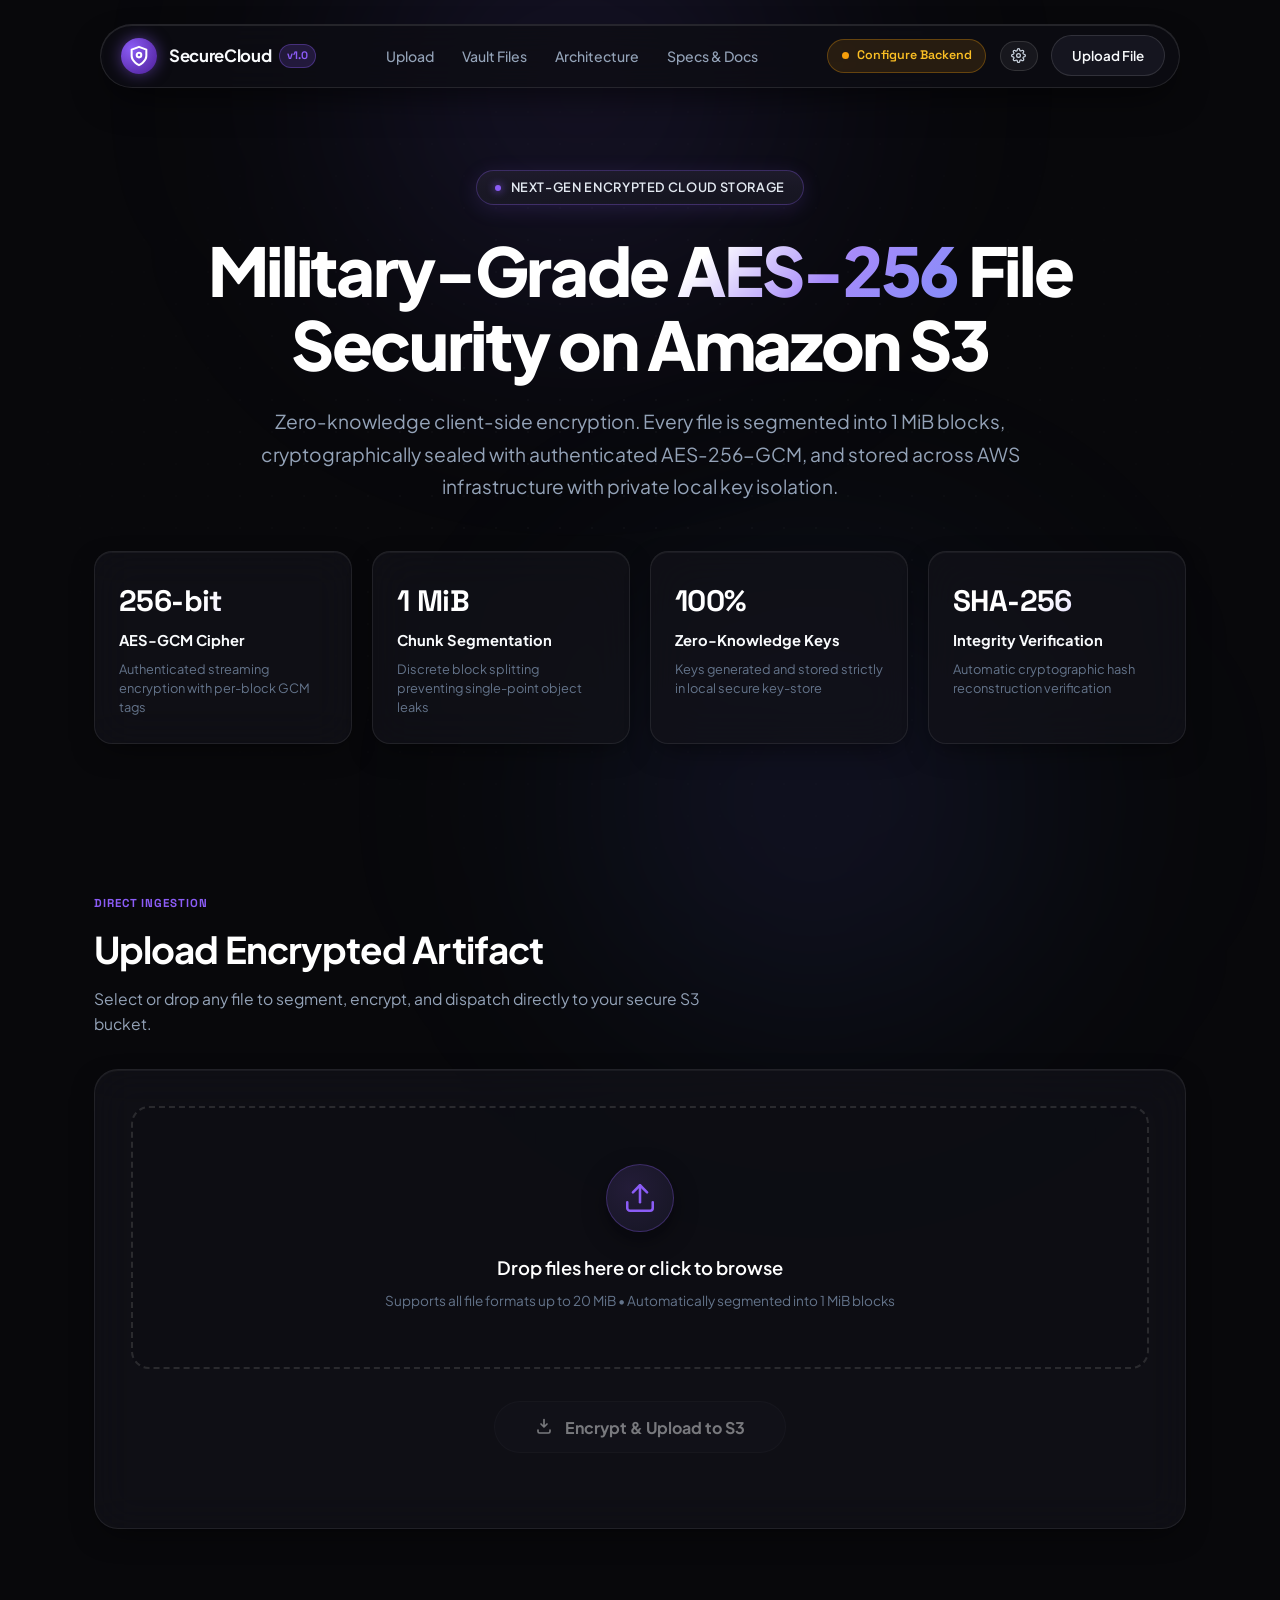
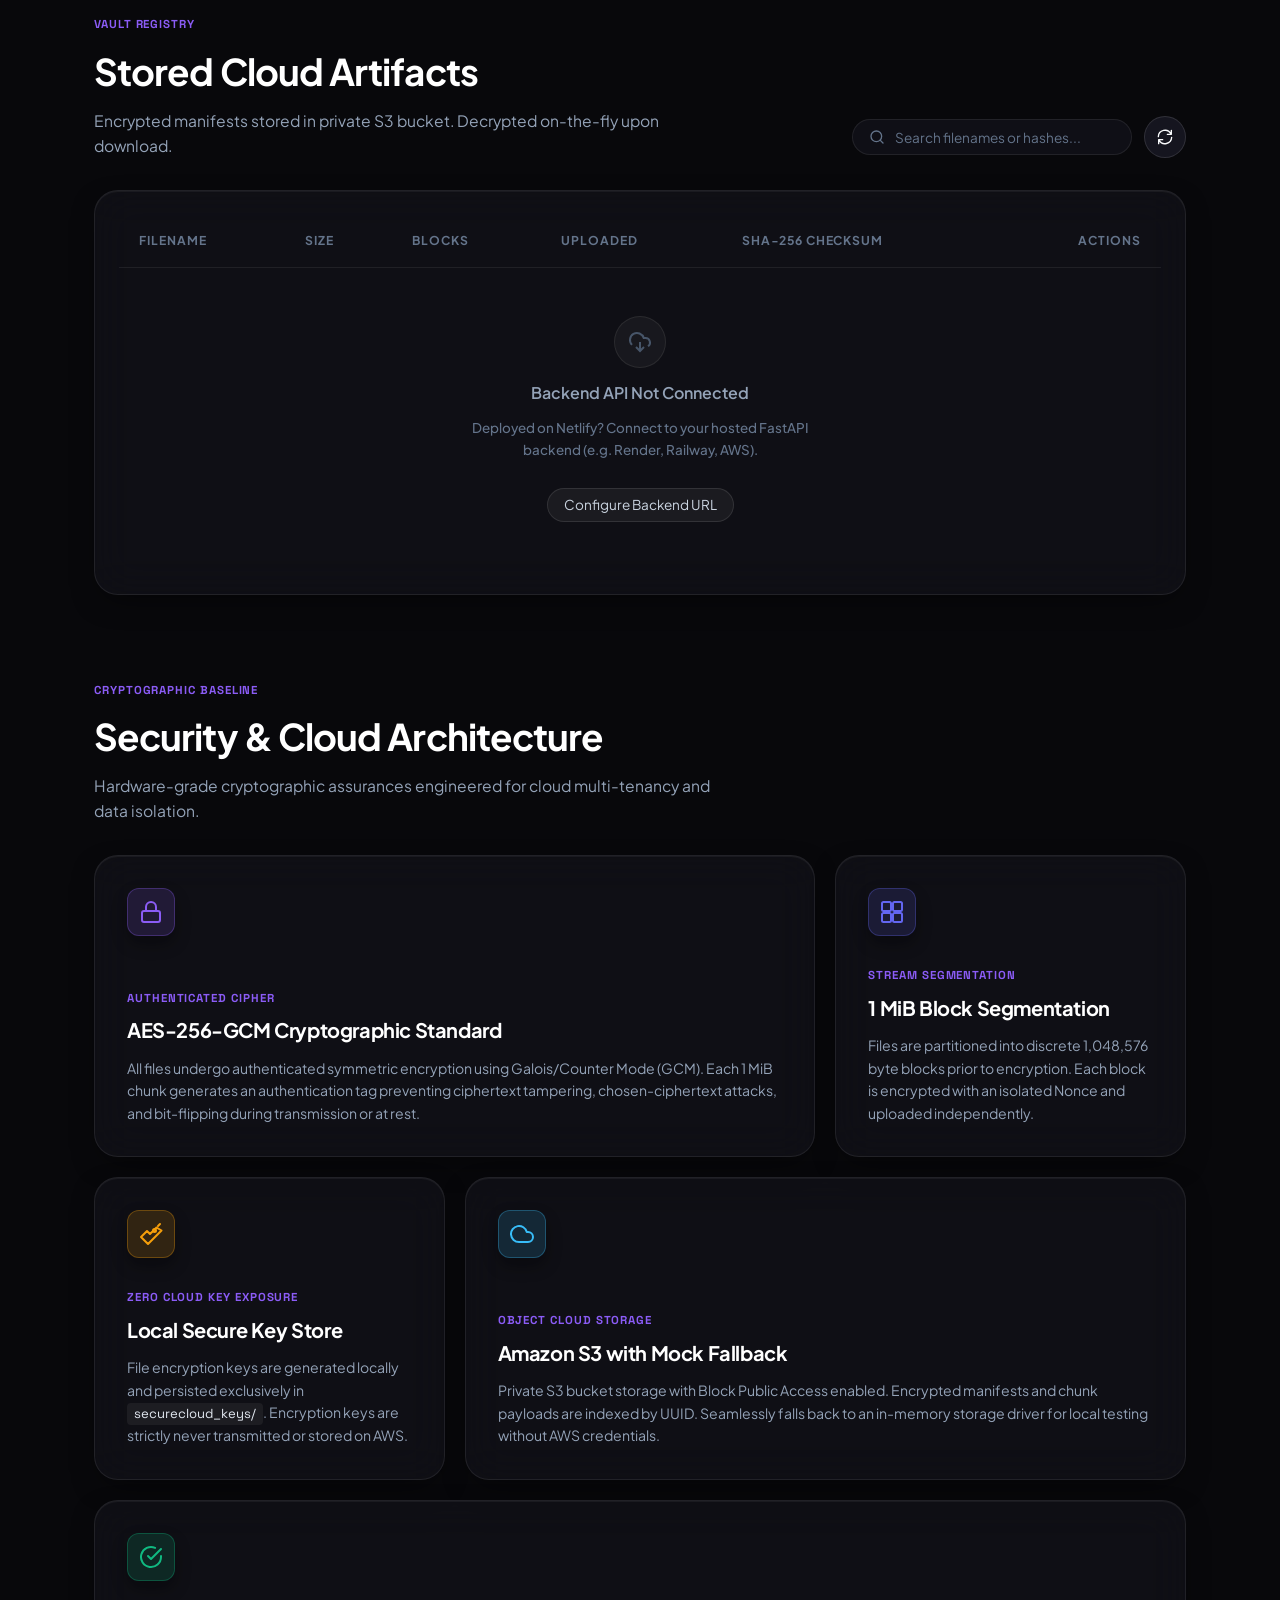
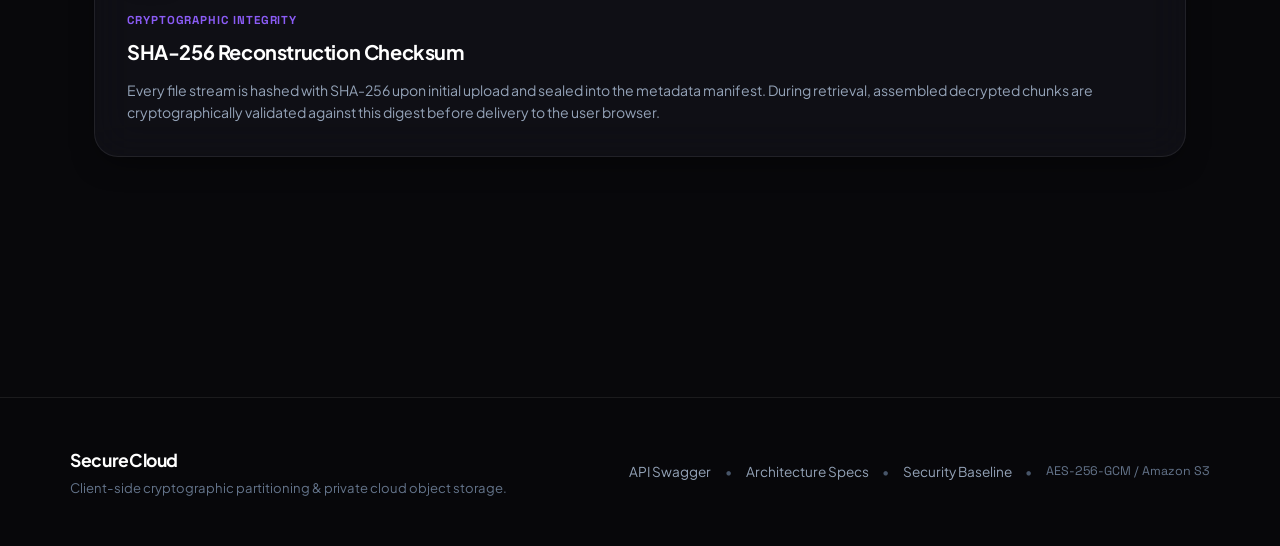
==== commit 3fbdc805: "Configure project for easy zero-config Netlify deployment" ====
--- a/securecloud/frontend/index.html
+++ b/securecloud/frontend/index.html
@@ -36,13 +36,17 @@
                 <a href="#upload-section" class="nav-anchor">Upload</a>
                 <a href="#files-section" class="nav-anchor">Vault Files</a>
                 <a href="#security-section" class="nav-anchor">Architecture</a>
+                <a href="portfolio/index.html" class="nav-anchor">Specs &amp; Docs</a>
             </div>
 
             <div class="nav-actions">
-                <div id="backend-status-badge" class="status-pill status-checking">
+                <div id="backend-status-badge" class="status-pill status-checking" style="cursor: pointer;" title="Click to configure backend API endpoint">
                     <span class="status-dot"></span>
                     <span class="status-text" id="status-label">Checking API...</span>
                 </div>
+                <button type="button" id="api-settings-btn" class="status-pill" style="cursor: pointer; background: rgba(255, 255, 255, 0.05); border: 1px solid rgba(255, 255, 255, 0.12); color: #cbd5e1; padding: 0.38rem 0.65rem;" title="Configure Backend API URL">
+                    <svg width="15" height="15" viewBox="0 0 24 24" fill="none" stroke="currentColor" stroke-width="2" stroke-linecap="round" stroke-linejoin="round"><circle cx="12" cy="12" r="3"/><path d="M19.4 15a1.65 1.65 0 0 0 .33 1.82l.06.06a2 2 0 0 1 0 2.83 2 2 0 0 1-2.83 0l-.06-.06a1.65 1.65 0 0 0-1.82-.33 1.65 1.65 0 0 0-1 1.51V21a2 2 0 0 1-2 2 2 2 0 0 1-2-2v-.09A1.65 1.65 0 0 0 9 19.4a1.65 1.65 0 0 0-1.82.33l-.06.06a2 2 0 0 1-2.83 0 2 2 0 0 1 0-2.83l.06-.06a1.65 1.65 0 0 0 .33-1.82 1.65 1.65 0 0 0-1.51-1H3a2 2 0 0 1-2-2 2 2 0 0 1 2-2h.09A1.65 1.65 0 0 0 4.6 9a1.65 1.65 0 0 0-.33-1.82l-.06-.06a2 2 0 0 1 0-2.83 2 2 0 0 1 2.83 0l.06.06a1.65 1.65 0 0 0 1.82.33H9a1.65 1.65 0 0 0 1-1.51V3a2 2 0 0 1 2-2 2 2 0 0 1 2 2v.09a1.65 1.65 0 0 0 1 1.51 1.65 1.65 0 0 0 1.82-.33l.06-.06a2 2 0 0 1 2.83 0 2 2 0 0 1 0 2.83l-.06.06a1.65 1.65 0 0 0-.33 1.82V9a1.65 1.65 0 0 0 1.51 1H21a2 2 0 0 1 2 2 2 2 0 0 1-2 2h-.09a1.65 1.65 0 0 0-1.51 1z"/></svg>
+                </button>
                 <a href="#upload-section" class="outcrowd-btn nav-cta-btn">
                     <span class="btn-text">Upload File</span>
                     <div class="explode violet"></div>
@@ -333,18 +337,59 @@
                 <p class="footer-tagline">Client-side cryptographic partitioning &amp; private cloud object storage.</p>
             </div>
             <div class="footer-right">
-                <a href="http://127.0.0.1:8000/docs" target="_blank" class="footer-link">API Swagger</a>
+                <a id="footer-docs-link" href="#" target="_blank" class="footer-link">API Swagger</a>
                 <span class="footer-divider">•</span>
-                <a href="#security-section" class="footer-link">Security Specs</a>
+                <a href="portfolio/index.html" class="footer-link">Architecture Specs</a>
+                <span class="footer-divider">•</span>
+                <a href="#security-section" class="footer-link">Security Baseline</a>
                 <span class="footer-divider">•</span>
                 <span class="footer-copy">AES-256-GCM / Amazon S3</span>
             </div>
         </div>
     </footer>
 
+    <!-- Backend Connection Settings Modal -->
+    <div id="api-modal-backdrop" class="modal-backdrop hidden">
+        <div class="modal-card card-glow">
+            <div class="modal-header">
+                <div class="modal-title-wrap">
+                    <div class="modal-icon">
+                        <svg width="20" height="20" viewBox="0 0 24 24" fill="none" stroke="currentColor" stroke-width="2" stroke-linecap="round" stroke-linejoin="round"><path d="M4 14.899A7 7 0 1 1 15.71 8h1.79a4.5 4.5 0 0 1 2.5 8.242"/><path d="M12 12v9"/><path d="m8 17 4 4 4-4"/></svg>
+                    </div>
+                    <h3>Backend API Connection</h3>
+                </div>
+                <button type="button" id="modal-close-btn" class="modal-close" aria-label="Close modal">&times;</button>
+            </div>
+            
+            <p class="modal-description">
+                Configure which FastAPI server this SecureCloud frontend connects to. When deployed on Netlify (over HTTPS), your backend must also be served securely over HTTPS (e.g. on Render, Railway, Fly.io, or AWS) to avoid browser mixed-content blocks.
+            </p>
+
+            <div class="modal-form-group">
+                <label for="backend-url-input" class="modal-label">FastAPI Backend URL</label>
+                <div class="input-action-row">
+                    <input type="url" id="backend-url-input" class="modal-input" placeholder="https://your-backend.onrender.com" />
+                    <button type="button" id="test-connection-btn" class="outcrowd-btn modal-test-btn">
+                        <span class="btn-text">Connect</span>
+                        <div class="explode violet"></div>
+                    </button>
+                </div>
+                <div id="modal-connection-status" class="modal-status-text"></div>
+            </div>
+
+            <div class="modal-preset-actions">
+                <span class="preset-label">Quick Presets:</span>
+                <button type="button" class="preset-pill" id="preset-local-btn">Localhost (8000)</button>
+                <button type="button" class="preset-pill" id="preset-proxy-btn">Netlify Proxy (/api)</button>
+                <button type="button" class="preset-pill" id="preset-reset-btn">Reset</button>
+            </div>
+        </div>
+    </div>
+
     <!-- Modern Floating Toast Container -->
     <div id="toast-container" class="toast-container"></div>
 
+    <script src="config.js"></script>
     <script src="app.js"></script>
 </body>
 </html>
--- a/securecloud/frontend/style.css
+++ b/securecloud/frontend/style.css
@@ -1352,3 +1352,204 @@
         width: 100%;
     }
 }
+
+/* ==========================================================================
+   Backend Settings Modal & Configuration Controls
+   ========================================================================== */
+.modal-backdrop {
+    position: fixed;
+    top: 0;
+    left: 0;
+    width: 100vw;
+    height: 100vh;
+    background: rgba(5, 5, 10, 0.78);
+    backdrop-filter: blur(10px);
+    -webkit-backdrop-filter: blur(10px);
+    display: flex;
+    align-items: center;
+    justify-content: center;
+    z-index: 1000;
+    padding: 1.5rem;
+    opacity: 1;
+    transition: opacity 0.25s ease;
+}
+
+.modal-backdrop.hidden {
+    display: none !important;
+}
+
+.modal-card {
+    background: #0f1017;
+    border: 1px solid rgba(255, 255, 255, 0.12);
+    border-radius: 20px;
+    padding: 2rem;
+    max-width: 520px;
+    width: 100%;
+    box-shadow: 0 20px 40px rgba(0, 0, 0, 0.7), 0 0 50px rgba(139, 92, 246, 0.15);
+    position: relative;
+    animation: modalPop 0.25s cubic-bezier(0.16, 1, 0.3, 1) forwards;
+}
+
+@keyframes modalPop {
+    from {
+        opacity: 0;
+        transform: scale(0.95) translateY(10px);
+    }
+    to {
+        opacity: 1;
+        transform: scale(1) translateY(0);
+    }
+}
+
+.modal-header {
+    display: flex;
+    align-items: center;
+    justify-content: space-between;
+    margin-bottom: 1rem;
+}
+
+.modal-title-wrap {
+    display: flex;
+    align-items: center;
+    gap: 0.75rem;
+}
+
+.modal-icon {
+    width: 36px;
+    height: 36px;
+    border-radius: 10px;
+    background: rgba(139, 92, 246, 0.15);
+    border: 1px solid rgba(139, 92, 246, 0.3);
+    color: var(--accent-violet);
+    display: flex;
+    align-items: center;
+    justify-content: center;
+}
+
+.modal-title-wrap h3 {
+    font-size: 1.2rem;
+    font-weight: 700;
+    color: #ffffff;
+    margin: 0;
+}
+
+.modal-close {
+    background: transparent;
+    border: none;
+    color: #94a3b8;
+    font-size: 1.6rem;
+    cursor: pointer;
+    line-height: 1;
+    padding: 0.25rem 0.5rem;
+    border-radius: 8px;
+    transition: color 0.2s, background 0.2s;
+}
+
+.modal-close:hover {
+    color: #ffffff;
+    background: rgba(255, 255, 255, 0.08);
+}
+
+.modal-description {
+    font-size: 0.88rem;
+    color: var(--text-secondary);
+    line-height: 1.5;
+    margin-bottom: 1.5rem;
+}
+
+.modal-form-group {
+    margin-bottom: 1.5rem;
+}
+
+.modal-label {
+    display: block;
+    font-size: 0.8rem;
+    font-weight: 600;
+    text-transform: uppercase;
+    letter-spacing: 0.05em;
+    color: #cbd5e1;
+    margin-bottom: 0.5rem;
+}
+
+.input-action-row {
+    display: flex;
+    gap: 0.65rem;
+}
+
+.modal-input {
+    flex: 1;
+    background: rgba(255, 255, 255, 0.04);
+    border: 1px solid rgba(255, 255, 255, 0.12);
+    border-radius: 12px;
+    padding: 0.75rem 1rem;
+    font-size: 0.92rem;
+    color: #ffffff;
+    font-family: inherit;
+    outline: none;
+    transition: border-color 0.2s, box-shadow 0.2s;
+}
+
+.modal-input:focus {
+    border-color: var(--accent-violet);
+    box-shadow: 0 0 0 3px rgba(139, 92, 246, 0.2);
+}
+
+.modal-test-btn {
+    padding: 0.75rem 1.25rem;
+    font-size: 0.88rem;
+    font-weight: 600;
+    border-radius: 12px;
+    white-space: nowrap;
+}
+
+.modal-status-text {
+    font-size: 0.82rem;
+    margin-top: 0.65rem;
+    min-height: 1.2rem;
+}
+
+.modal-status-text.success {
+    color: #10b981;
+}
+
+.modal-status-text.error {
+    color: #f43f5e;
+}
+
+.modal-status-text.info {
+    color: #8b5cf6;
+}
+
+.modal-preset-actions {
+    display: flex;
+    align-items: center;
+    gap: 0.5rem;
+    flex-wrap: wrap;
+    padding-top: 1rem;
+    border-top: 1px solid rgba(255, 255, 255, 0.08);
+}
+
+.preset-label {
+    font-size: 0.78rem;
+    color: #94a3b8;
+    margin-right: 0.25rem;
+}
+
+.preset-pill {
+    background: rgba(255, 255, 255, 0.05);
+    border: 1px solid rgba(255, 255, 255, 0.1);
+    color: #cbd5e1;
+    padding: 0.3rem 0.75rem;
+    border-radius: 9999px;
+    font-size: 0.78rem;
+    cursor: pointer;
+    font-family: inherit;
+    transition: all 0.2s;
+}
+
+.preset-pill:hover {
+    background: rgba(139, 92, 246, 0.18);
+    border-color: rgba(139, 92, 246, 0.4);
+    color: #ffffff;
+}
+
